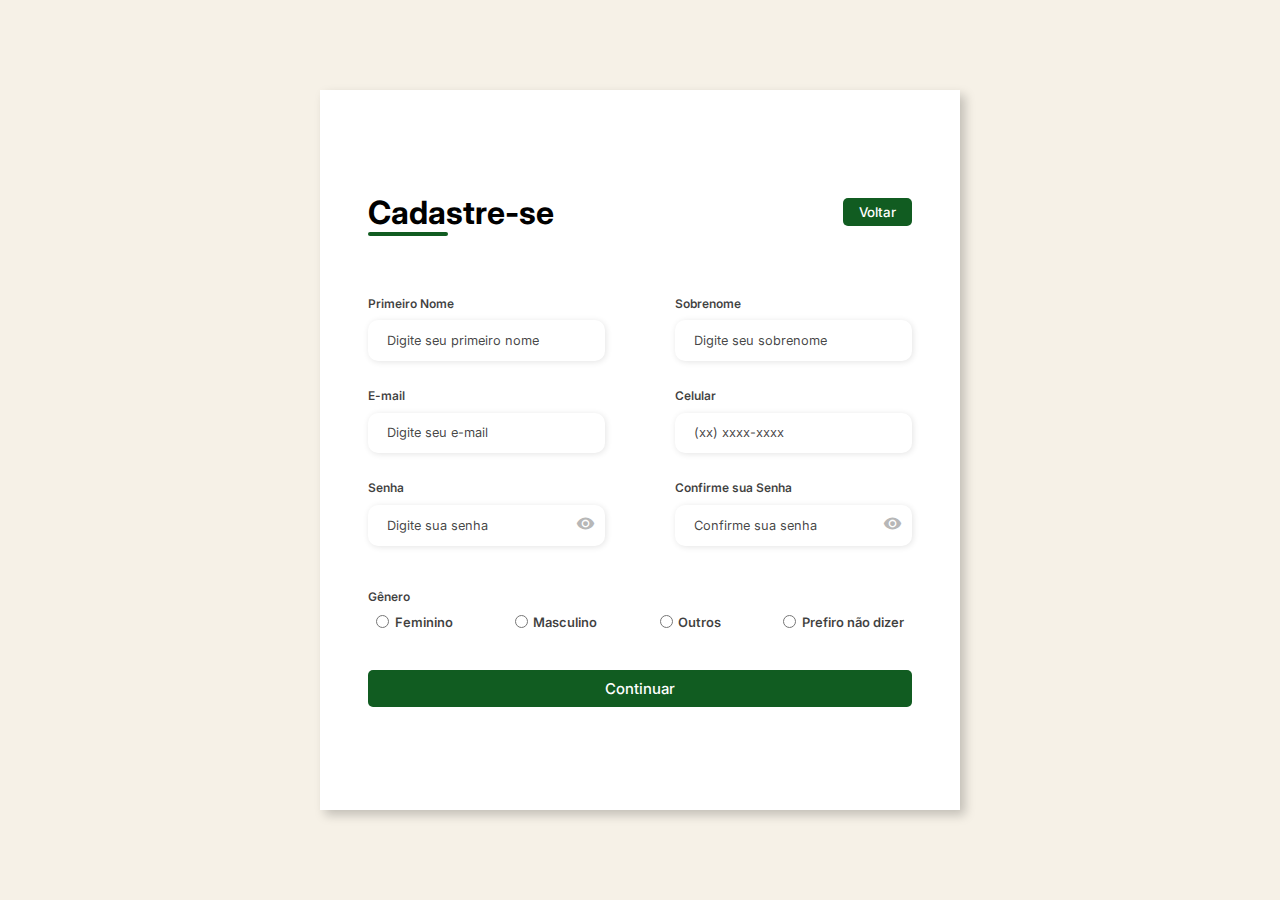
==== pages/cadastro.html @ f62766d9 "primeiro commit" ====
<!DOCTYPE html>
<html lang="pt-br">
<head>
    <meta charset="UTF-8">
    <meta http-equiv="X-UA-Compatible" content="IE=edge">
    <meta name="viewport" content="width=device-width, initial-scale=1.0">
    <link rel="icon" type="image/x-icon" href="../imagens/Logo.png">
    <link rel="stylesheet" href="../css/cadastro.css">
    <title>Eco Bio - Cadastro</title>
    
    <!-- Link para os ícones do Google Material Icons -->
    <link href="https://fonts.googleapis.com/icon?family=Material+Icons" rel="stylesheet">
</head>

<body>
    <!-- Contêiner principal-->
    <div class="container">
        <!--Imagem do formulário-->
        <div class="imagem-formulario">
            <img src="../imagens/undraw_mobile_content_xvgr.svg" alt="Imagem do cadastro">
        </div>

        <!-- Seção do formulário de cadastro -->
        <div class="formulario">
            <form action="#">

                <!-- Cabeçalho do formulário -->
                <div class="cabecalho-formulario">
                    <div class="titulo">
                        <h1>Cadastre-se</h1>
                    </div>

                    <!-- Botão para voltar-->
                    <div class="botao-voltar">
                        <button><a href="../pages/login-cadastro.html">Voltar</a></button>
                    </div>
                </div>

                <div class="grupo-de-entrada">
                    <!-- Campo para o primeiro nome -->
                    <div class="caixa-de-entrada">
                        <label for="firstname">Primeiro Nome</label>
                        <input id="firstname" type="text" name="firstname" placeholder="Digite seu primeiro nome" required>
                    </div>

                    <!-- Campo para o sobrenome -->
                    <div class="caixa-de-entrada">
                        <label for="lastname">Sobrenome</label>
                        <input id="lastname" type="text" name="lastname" placeholder="Digite seu sobrenome" required>
                    </div>

                    <!-- Campo para o e-mail -->
                    <div class="caixa-de-entrada">
                        <label for="email">E-mail</label>
                        <input id="email" type="email" name="email" placeholder="Digite seu e-mail" required>
                    </div>

                    <!-- Campo para o número de celular -->
                    <div class="caixa-de-entrada">
                        <label for="number">Celular</label>
                        <input id="number" type="tel" name="number" placeholder="(xx) xxxx-xxxx" required>
                    </div>

                    <!-- Campo para a senha -->
                    <div class="caixa-de-entrada">
                        <label for="password">Senha</label>
                        <div class="password-container">
                            <input id="password" type="password" name="password" placeholder="Digite sua senha" required>
                            <span class="toggle-password" onclick="togglePassword('password')">
                                <span class="material-icons" style="font-size: 19px; color: #B7B7B7;">visibility</span>
                            </span>
                        </div>
                    </div>

                    <!-- Campo para confirmação de senha -->
                    <div class="caixa-de-entrada">
                        <label for="confirmPassword">Confirme sua Senha</label>
                        <div class="password-container">
                            <input id="confirmPassword" type="password" name="confirmPassword" placeholder="Confirme sua senha" required>
                            <span class="toggle-password" onclick="togglePassword('confirmPassword')">
                                <span class="material-icons" style="font-size: 19px; color: #B7B7B7;">visibility</span>
                            </span>
                        </div>
                    </div>
                </div>

                <!-- Seção de seleção de gênero -->
                <div class="entradas-de-genero">
                    <div class="titulo-genero">
                        <h6>Gênero</h6>
                    </div>

                    <div class="grupo-genero">
                        <div class="entrada-genero">
                            <input id="feminino" type="radio" name="genero">
                            <label for="feminino">Feminino</label>
                        </div>

                        <div class="entrada-genero">
                            <input id="masculino" type="radio" name="genero">
                            <label for="masculino">Masculino</label>
                        </div>

                        <div class="entrada-genero">
                            <input id="outros" type="radio" name="genero">
                            <label for="outros">Outros</label>
                        </div>

                        <div class="entrada-genero">
                            <input id="nao-declarar" type="radio" name="genero">
                            <label for="nao-declarar">Prefiro não dizer</label>
                        </div>
                    </div>
                </div>

                <div class="botao-continuar">
                    <button><a href="../inicio.html">Continuar</a></button>
                </div>
                
            </form>
        </div>
    </div>

    

    <script>
        function togglePassword(id) {
            const passwordField = document.getElementById(id);
            const icon = passwordField.nextElementSibling.querySelector('.material-icons');

            
            if (passwordField.type === "password") {
                passwordField.type = "text";
                icon.textContent = "visibility_off"; 
            } else {
                passwordField.type = "password";
                icon.textContent = "visibility"; 
            }
        }
    </script>

<script src="cadastro.js"></script>

</body>
</html>
---- css/cadastro.css ----
@import url('https://fonts.googleapis.com/css2?family=Inter:wght@200;300;400;500&family=Open+Sans:wght@300;400;500;600&display=swap');

* {
    padding: 0;
    margin: 0;
    box-sizing: border-box;
    font-family: 'Inter', sans-serif;
}

body {
    width: 100%;
    height: 100vh;
    display: flex;
    justify-content: center;
    align-items: center;
    background: #F6F1E7;
}

.container {
    width: 80%;
    height: 80vh;
    display: flex;
    box-shadow: 5px 5px 10px rgba(0, 0, 0, 0.212);
}

/* Seção de imagem do formulário */
.imagem-formulario {
    width: 50%;
    display: flex;
    justify-content: center;
    align-items: center;
    background-color: #f5f5f5;
    padding: 1rem;
}

/* Estilo da imagem */
.imagem-formulario img {
    max-width: 100%;
    height: auto;
}

/* Seção do formulário */
.formulario {
    width: 50%;
    display: flex;
    flex-direction: column;
    justify-content: center;
    align-items: center;
    background-color: #fff;
    padding: 3rem;
}

/* Cabeçalho do formulário */
.cabecalho-formulario {
    margin-bottom: 3rem;
    display: flex;
    justify-content: space-between;
}

/* Botão de login/voltar */
.botao-voltar {
    display: flex;
    align-items: center;
}

.botao-voltar button {
    border: none;
    background-color: #115C21;
    padding: 0.4rem 1rem;
    border-radius: 5px;
    cursor: pointer;
}

.botao-voltar button:hover {
    background-color: #0c4a19;
}

.botao-voltar button a {
    text-decoration: none;
    font-weight: 500;
    color: #fff;
}

/* Linha abaixo do título do formulário */
.cabecalho-formulario h1::after {
    content: '';
    display: block;
    width: 5rem;
    height: 0.3rem;
    background-color: #115C21;
    margin: 0 auto;
    position: absolute;
    border-radius: 10px;
}

/* Grupo de entradas do formulário */
.grupo-de-entrada {
    display: flex;
    flex-wrap: wrap;
    justify-content: space-between;
    padding: 1rem 0;
}

.caixa-de-entrada {
    display: flex;
    flex-direction: column;
    margin-bottom: 1.1rem;
}

.caixa-de-entrada input {
    margin: 0.6rem 0;
    padding: 0.8rem 1.2rem;
    border: none;
    border-radius: 10px;
    box-shadow: 1px 1px 6px #0000001c;
    font-size: 0.8rem;
}

.caixa-de-entrada input:hover {
    background-color: #eeeeee75;
}

.caixa-de-entrada input:focus-visible {
    outline: 1px solid #115C21;
}

.caixa-de-entrada label,
.titulo-genero h6 {
    font-size: 0.75rem;
    font-weight: 600;
    color: #000000c0;
}

.caixa-de-entrada input::placeholder {
    color: #000000be;
}

/* Grupo de entradas de gênero */
.grupo-genero {
    display: flex;
    justify-content: space-between;
    margin-top: 0.62rem;
    padding: 0 .5rem;
}

.entrada-genero {
    display: flex;
    align-items: center;
}

.entrada-genero input {
    margin-right: 0.35rem;
}

.entrada-genero label {
    font-size: 0.81rem;
    font-weight: 600;
    color: #000000c0;
}

input[type="radio"] {
    accent-color: #115C21; /* Cor marrom */
}


/* Botão de continuar */
.botao-continuar button {
    width: 100%;
    margin-top: 2.5rem;
    border: none;
    background-color: #115C21;
    padding: 0.62rem;
    border-radius: 5px;
    cursor: pointer;
}

.botao-continuar button:hover {
    background-color: #0c4a19;
}

.botao-continuar button a {
    text-decoration: none;
    font-size: 0.93rem;
    font-weight: 500;
    color: #fff;
}


.password-container {
    position: relative;
}

.toggle-password {
    position: absolute;
    right: 10px;
    top: 50%;
    transform: translateY(-50%);
    cursor: pointer;

}


/* Estilos para telas menores */
@media screen and (max-width: 1330px) {
    .imagem-formulario {
        display: none;
    }
    .container {
        width: 50%;
    }
    .formulario {
        width: 100%;
    }
}

@media screen and (max-width: 1064px) {
    .container {
        width: 90%;
        height: auto;
    }
    .grupo-de-entrada {
        flex-direction: column;
        z-index: 5;
        padding-right: 5rem;
        max-height: 10rem;
        overflow-y: scroll;
        flex-wrap: nowrap;
    }
    .entradas-de-genero {
        margin-top: 2rem;
    }
    .grupo-genero {
        flex-direction: column;
    }
    .titulo-genero h6 {
        margin: 0;
    }
    .entrada-genero {
        margin-top: 0.5rem;
    }
}
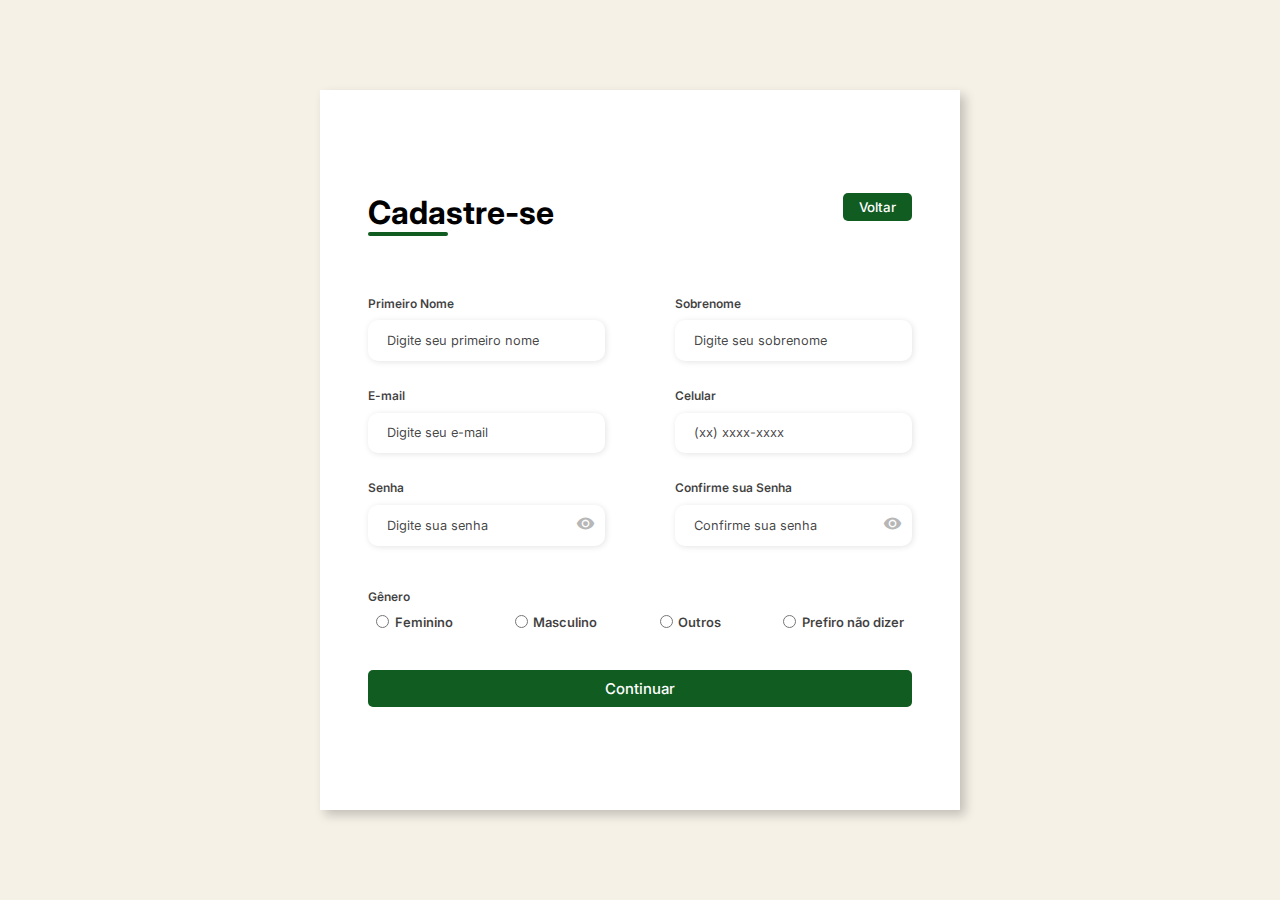
==== commit baa4a77a: "Atualização do projeto" ====
--- a/pages/cadastro.html
+++ b/pages/cadastro.html
@@ -8,60 +8,59 @@
     <link rel="stylesheet" href="../css/cadastro.css">
     <title>Eco Bio - Cadastro</title>
     
-    <!-- Link para os ícones do Google Material Icons -->
+    <!-- link para os icones do Google -->
     <link href="https://fonts.googleapis.com/icon?family=Material+Icons" rel="stylesheet">
 </head>
 
 <body>
-    <!-- Contêiner principal-->
     <div class="container">
-        <!--Imagem do formulário-->
+        <!--imagem do formulario-->
         <div class="imagem-formulario">
             <img src="../imagens/undraw_mobile_content_xvgr.svg" alt="Imagem do cadastro">
         </div>
 
-        <!-- Seção do formulário de cadastro -->
+        <!-- Secao do formulario de cadastro -->
         <div class="formulario">
             <form action="#">
 
-                <!-- Cabeçalho do formulário -->
+                <!-- Cabeçalho do formulario -->
                 <div class="cabecalho-formulario">
                     <div class="titulo">
                         <h1>Cadastre-se</h1>
                     </div>
 
-                    <!-- Botão para voltar-->
+                    <!-- botao para voltar-->
                     <div class="botao-voltar">
                         <button><a href="../pages/login-cadastro.html">Voltar</a></button>
                     </div>
                 </div>
 
                 <div class="grupo-de-entrada">
-                    <!-- Campo para o primeiro nome -->
+                    <!-- campo para o primeiro nome -->
                     <div class="caixa-de-entrada">
                         <label for="firstname">Primeiro Nome</label>
                         <input id="firstname" type="text" name="firstname" placeholder="Digite seu primeiro nome" required>
                     </div>
 
-                    <!-- Campo para o sobrenome -->
+                    <!-- campo para o sobrenome -->
                     <div class="caixa-de-entrada">
                         <label for="lastname">Sobrenome</label>
                         <input id="lastname" type="text" name="lastname" placeholder="Digite seu sobrenome" required>
                     </div>
 
-                    <!-- Campo para o e-mail -->
+                    <!-- campo para o e-mail -->
                     <div class="caixa-de-entrada">
                         <label for="email">E-mail</label>
                         <input id="email" type="email" name="email" placeholder="Digite seu e-mail" required>
                     </div>
 
-                    <!-- Campo para o número de celular -->
+                    <!-- campo para o número de celular -->
                     <div class="caixa-de-entrada">
                         <label for="number">Celular</label>
                         <input id="number" type="tel" name="number" placeholder="(xx) xxxx-xxxx" required>
                     </div>
 
-                    <!-- Campo para a senha -->
+                    <!-- campo para a senha -->
                     <div class="caixa-de-entrada">
                         <label for="password">Senha</label>
                         <div class="password-container">
@@ -72,7 +71,7 @@
                         </div>
                     </div>
 
-                    <!-- Campo para confirmação de senha -->
+                    <!-- campo para confirmação de senha -->
                     <div class="caixa-de-entrada">
                         <label for="confirmPassword">Confirme sua Senha</label>
                         <div class="password-container">
@@ -84,7 +83,7 @@
                     </div>
                 </div>
 
-                <!-- Seção de seleção de gênero -->
+                <!-- Secao de selecao de genero -->
                 <div class="entradas-de-genero">
                     <div class="titulo-genero">
                         <h6>Gênero</h6>
@@ -121,8 +120,7 @@
         </div>
     </div>
 
-    
-
+    <!--Olhinho-->
     <script>
         function togglePassword(id) {
             const passwordField = document.getElementById(id);
--- a/css/cadastro.css
+++ b/css/cadastro.css
@@ -1,5 +1,6 @@
 @import url('https://fonts.googleapis.com/css2?family=Inter:wght@200;300;400;500&family=Open+Sans:wght@300;400;500;600&display=swap');
 
+/* reset de estilos */
 * {
     padding: 0;
     margin: 0;
@@ -7,6 +8,7 @@
     font-family: 'Inter', sans-serif;
 }
 
+/* estilo geral do corpo */
 body {
     width: 100%;
     height: 100vh;
@@ -16,6 +18,7 @@
     background: #F6F1E7;
 }
 
+/* conteiner principal */
 .container {
     width: 80%;
     height: 80vh;
@@ -23,7 +26,7 @@
     box-shadow: 5px 5px 10px rgba(0, 0, 0, 0.212);
 }
 
-/* Seção de imagem do formulário */
+/* secao da imagem */
 .imagem-formulario {
     width: 50%;
     display: flex;
@@ -33,13 +36,13 @@
     padding: 1rem;
 }
 
-/* Estilo da imagem */
+/* imagem do formulario */
 .imagem-formulario img {
     max-width: 100%;
     height: auto;
 }
 
-/* Seção do formulário */
+/* secao do formulario */
 .formulario {
     width: 50%;
     display: flex;
@@ -50,19 +53,14 @@
     padding: 3rem;
 }
 
-/* Cabeçalho do formulário */
+/* cabecalho do formulario */
 .cabecalho-formulario {
     margin-bottom: 3rem;
     display: flex;
     justify-content: space-between;
 }
 
-/* Botão de login/voltar */
-.botao-voltar {
-    display: flex;
-    align-items: center;
-}
-
+/* botao de voltar */
 .botao-voltar button {
     border: none;
     background-color: #115C21;
@@ -81,7 +79,7 @@
     color: #fff;
 }
 
-/* Linha abaixo do título do formulário */
+/* linha decorativa abaixo do titulo */
 .cabecalho-formulario h1::after {
     content: '';
     display: block;
@@ -93,13 +91,14 @@
     border-radius: 10px;
 }
 
-/* Grupo de entradas do formulário */
+
 .grupo-de-entrada {
     display: flex;
     flex-wrap: wrap;
     justify-content: space-between;
     padding: 1rem 0;
 }
+
 
 .caixa-de-entrada {
     display: flex;
@@ -135,7 +134,7 @@
     color: #000000be;
 }
 
-/* Grupo de entradas de gênero */
+/* grupo de botoes de genero */
 .grupo-genero {
     display: flex;
     justify-content: space-between;
@@ -143,6 +142,7 @@
     padding: 0 .5rem;
 }
 
+/* entrada de genero */
 .entrada-genero {
     display: flex;
     align-items: center;
@@ -159,11 +159,10 @@
 }
 
 input[type="radio"] {
-    accent-color: #115C21; /* Cor marrom */
-}
-
-
-/* Botão de continuar */
+    accent-color: #115C21;
+} 
+
+/* botao de continuar */
 .botao-continuar button {
     width: 100%;
     margin-top: 2.5rem;
@@ -185,7 +184,7 @@
     color: #fff;
 }
 
-
+/* senha */
 .password-container {
     position: relative;
 }
@@ -196,11 +195,9 @@
     top: 50%;
     transform: translateY(-50%);
     cursor: pointer;
-
-}
-
-
-/* Estilos para telas menores */
+}
+
+/* responsividade  */
 @media screen and (max-width: 1330px) {
     .imagem-formulario {
         display: none;
@@ -226,16 +223,7 @@
         overflow-y: scroll;
         flex-wrap: nowrap;
     }
-    .entradas-de-genero {
-        margin-top: 2rem;
-    }
     .grupo-genero {
         flex-direction: column;
     }
-    .titulo-genero h6 {
-        margin: 0;
-    }
-    .entrada-genero {
-        margin-top: 0.5rem;
-    }
-}+}
